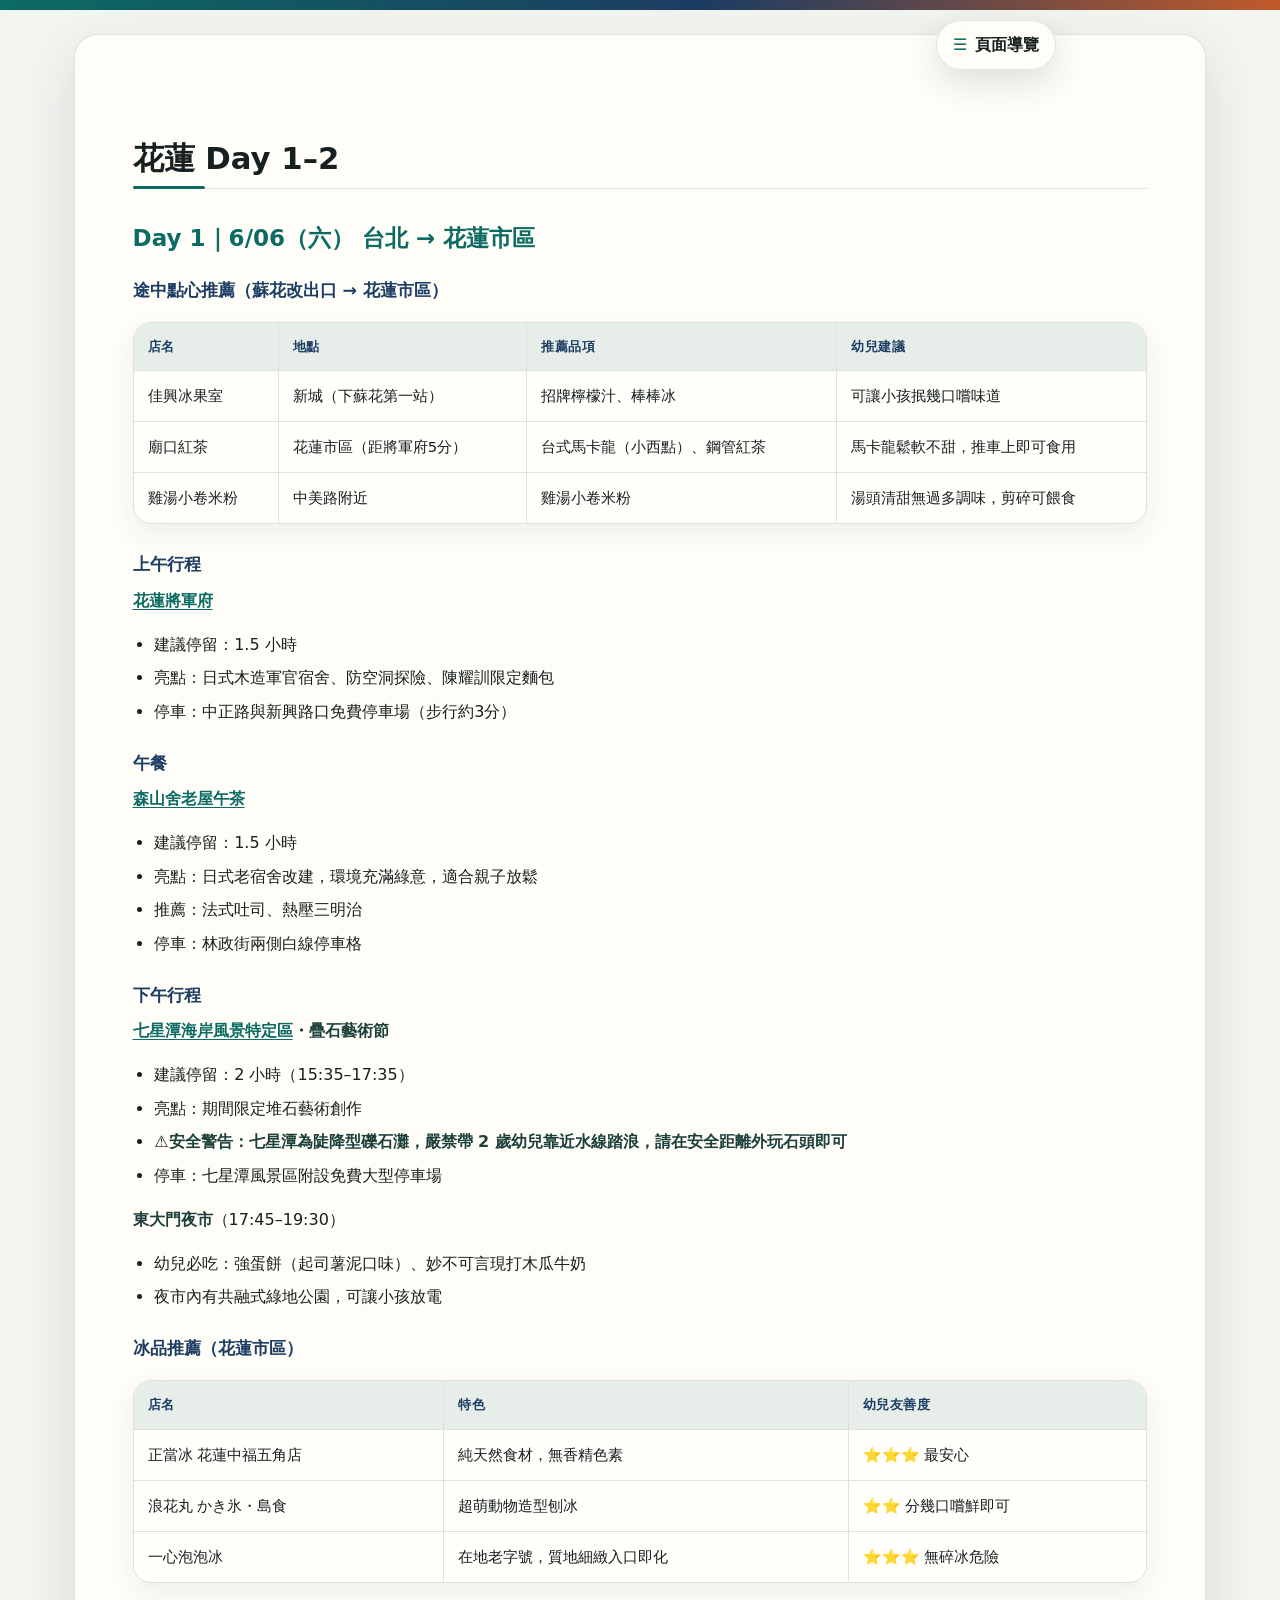
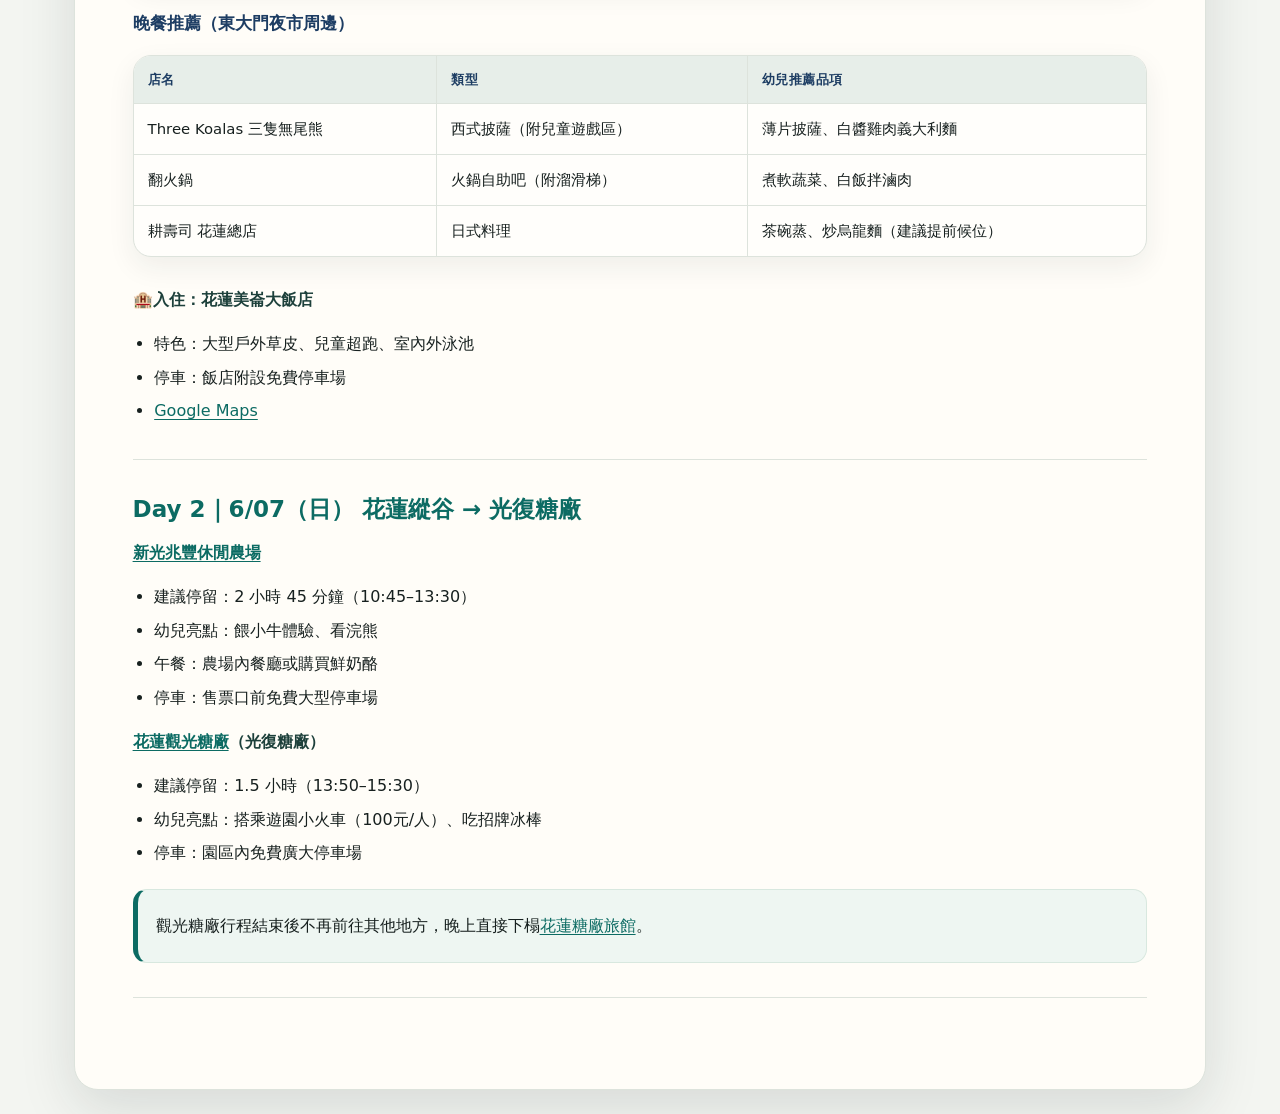
==== hualien.html @ affb7e00 "2026Travel" ====
<!doctype html>
<html lang="zh-Hant">
  <head>
    <meta charset="utf-8">
    <meta name="viewport" content="width=device-width, initial-scale=1">
    <title>花蓮 Day 1–2｜2026 花東・墾丁・高雄親子自駕旅遊</title>
    <link rel="stylesheet" href="styles.css">
  </head>
  <body>
        <div class="shell">
      <aside class="site-nav"><details><summary>頁面導覽</summary>
        <nav><a class="level-2" href="travel-report.html#行程總覽">行程總覽</a><a class="level-3" href="travel-report.html#完整行程表">完整行程表</a><a class="level-2 current" href="hualien.html">花蓮 Day 1–2</a><a class="level-2" href="taitung.html">台東 Day 3–4</a><a class="level-2" href="kenting.html">墾丁・恆春 Day 5–7</a><a class="level-2" href="kaohsiung.html">高雄 Day 7–9</a><a class="level-2" href="hotels.html">住宿推薦彙整</a>
        </nav>
      </details>
      </aside>
      <main>
<h2 id="花蓮-day-12"><a class="anchor" href="#花蓮-day-12" aria-label="前往本段">#</a>花蓮 Day 1–2
        </h2>
        <h3 id="day-1606六-台北-花蓮市區"><a class="anchor" href="#day-1606六-台北-花蓮市區" aria-label="前往本段">#</a>Day 1｜6/06（六） 台北 → 花蓮市區
        </h3>
        <h4 id="途中點心推薦蘇花改出口-花蓮市區"><a class="anchor" href="#途中點心推薦蘇花改出口-花蓮市區" aria-label="前往本段">#</a>途中點心推薦（蘇花改出口 → 花蓮市區）
        </h4>
        <div class="table-wrap">
          <table>
            <thead>
              <tr>
                <th>
                  店名
                </th>
                <th>
                  地點
                </th>
                <th>
                  推薦品項
                </th>
                <th>
                  幼兒建議
                </th>
              </tr>
            </thead>
            <tbody>
              <tr>
                <td>
                  佳興冰果室
                </td>
                <td>
                  新城（下蘇花第一站）
                </td>
                <td>
                  招牌檸檬汁、棒棒冰
                </td>
                <td>
                  可讓小孩抿幾口嚐味道
                </td>
              </tr>
              <tr>
                <td>
                  廟口紅茶
                </td>
                <td>
                  花蓮市區（距將軍府5分）
                </td>
                <td>
                  台式馬卡龍（小西點）、鋼管紅茶
                </td>
                <td>
                  馬卡龍鬆軟不甜，推車上即可食用
                </td>
              </tr>
              <tr>
                <td>
                  雞湯小卷米粉
                </td>
                <td>
                  中美路附近
                </td>
                <td>
                  雞湯小卷米粉
                </td>
                <td>
                  湯頭清甜無過多調味，剪碎可餵食
                </td>
              </tr>
            </tbody>
          </table>
        </div>
        <h4 id="上午行程"><a class="anchor" href="#上午行程" aria-label="前往本段">#</a>上午行程
        </h4>
        <p><strong><a href="https://maps.app.goo.gl/KEyNh7Xmm4biMWue8" target="_blank" rel="noopener noreferrer">花蓮將軍府</a></strong>
        </p>
        <ul>
          <li>
            建議停留：1.5 小時
          </li>
          <li>
            亮點：日式木造軍官宿舍、防空洞探險、陳耀訓限定麵包
          </li>
          <li>
            停車：中正路與新興路口免費停車場（步行約3分）
          </li>
        </ul>
        <h4 id="午餐"><a class="anchor" href="#午餐" aria-label="前往本段">#</a>午餐
        </h4>
        <p><strong><a href="https://maps.app.goo.gl/aggR2kgdwiRvy5ez7" target="_blank" rel="noopener noreferrer">森山舍老屋午茶</a></strong>
        </p>
        <ul>
          <li>
            建議停留：1.5 小時
          </li>
          <li>
            亮點：日式老宿舍改建，環境充滿綠意，適合親子放鬆
          </li>
          <li>
            推薦：法式吐司、熱壓三明治
          </li>
          <li>
            停車：林政街兩側白線停車格
          </li>
        </ul>
        <h4 id="下午行程"><a class="anchor" href="#下午行程" aria-label="前往本段">#</a>下午行程
        </h4>
        <p><strong><a href="https://maps.app.goo.gl/ko9EMfVkUgKULwuv5" target="_blank" rel="noopener noreferrer">七星潭海岸風景特定區</a>・疊石藝術節</strong>
        </p>
        <ul>
          <li>
            建議停留：2 小時（15:35–17:35）
          </li>
          <li>
            亮點：期間限定堆石藝術創作
          </li>
          <li>
            ⚠️<strong>安全警告：七星潭為陡降型礫石灘，嚴禁帶 2 歲幼兒靠近水線踏浪，請在安全距離外玩石頭即可</strong>
          </li>
          <li>
            停車：七星潭風景區附設免費大型停車場
          </li>
        </ul>
        <p><strong>東大門夜市</strong>（17:45–19:30）
        </p>
        <ul>
          <li>
            幼兒必吃：強蛋餅（起司薯泥口味）、妙不可言現打木瓜牛奶
          </li>
          <li>
            夜市內有共融式綠地公園，可讓小孩放電
          </li>
        </ul>
        <h4 id="冰品推薦花蓮市區"><a class="anchor" href="#冰品推薦花蓮市區" aria-label="前往本段">#</a>冰品推薦（花蓮市區）
        </h4>
        <div class="table-wrap">
          <table>
            <thead>
              <tr>
                <th>
                  店名
                </th>
                <th>
                  特色
                </th>
                <th>
                  幼兒友善度
                </th>
              </tr>
            </thead>
            <tbody>
              <tr>
                <td>
                  正當冰 花蓮中福五角店
                </td>
                <td>
                  純天然食材，無香精色素
                </td>
                <td>
                  ⭐⭐⭐ 最安心
                </td>
              </tr>
              <tr>
                <td>
                  浪花丸 かき氷・島食
                </td>
                <td>
                  超萌動物造型刨冰
                </td>
                <td>
                  ⭐⭐ 分幾口嚐鮮即可
                </td>
              </tr>
              <tr>
                <td>
                  一心泡泡冰
                </td>
                <td>
                  在地老字號，質地細緻入口即化
                </td>
                <td>
                  ⭐⭐⭐ 無碎冰危險
                </td>
              </tr>
            </tbody>
          </table>
        </div>
        <h4 id="晚餐推薦東大門夜市周邊"><a class="anchor" href="#晚餐推薦東大門夜市周邊" aria-label="前往本段">#</a>晚餐推薦（東大門夜市周邊）
        </h4>
        <div class="table-wrap">
          <table>
            <thead>
              <tr>
                <th>
                  店名
                </th>
                <th>
                  類型
                </th>
                <th>
                  幼兒推薦品項
                </th>
              </tr>
            </thead>
            <tbody>
              <tr>
                <td>
                  Three Koalas 三隻無尾熊
                </td>
                <td>
                  西式披薩（附兒童遊戲區）
                </td>
                <td>
                  薄片披薩、白醬雞肉義大利麵
                </td>
              </tr>
              <tr>
                <td>
                  翻火鍋
                </td>
                <td>
                  火鍋自助吧（附溜滑梯）
                </td>
                <td>
                  煮軟蔬菜、白飯拌滷肉
                </td>
              </tr>
              <tr>
                <td>
                  耕壽司 花蓮總店
                </td>
                <td>
                  日式料理
                </td>
                <td>
                  茶碗蒸、炒烏龍麵（建議提前候位）
                </td>
              </tr>
            </tbody>
          </table>
        </div>
        <p>
          🏨<strong>入住：花蓮美崙大飯店</strong>
        </p>
        <ul>
          <li>
            特色：大型戶外草皮、兒童超跑、室內外泳池
          </li>
          <li>
            停車：飯店附設免費停車場
          </li>
          <li><a href="https://maps.app.goo.gl/XQbjMdF6q9JBoRjg6" target="_blank" rel="noopener noreferrer">Google Maps</a>
          </li>
        </ul>
        <hr>
        <h3 id="day-2607日-花蓮縱谷-光復糖廠"><a class="anchor" href="#day-2607日-花蓮縱谷-光復糖廠" aria-label="前往本段">#</a>Day 2｜6/07（日） 花蓮縱谷 → 光復糖廠
        </h3>
        <p><strong><a href="https://maps.app.goo.gl/9DMTCtG3RLHDRBK19" target="_blank" rel="noopener noreferrer">新光兆豐休閒農場</a></strong>
        </p>
        <ul>
          <li>
            建議停留：2 小時 45 分鐘（10:45–13:30）
          </li>
          <li>
            幼兒亮點：餵小牛體驗、看浣熊
          </li>
          <li>
            午餐：農場內餐廳或購買鮮奶酪
          </li>
          <li>
            停車：售票口前免費大型停車場
          </li>
        </ul>
        <p><strong><a href="https://maps.app.goo.gl/prsnEJCy7SnuZC7K9" target="_blank" rel="noopener noreferrer">花蓮觀光糖廠</a>（光復糖廠）</strong>
        </p>
        <ul>
          <li>
            建議停留：1.5 小時（13:50–15:30）
          </li>
          <li>
            幼兒亮點：搭乘遊園小火車（100元/人）、吃招牌冰棒
          </li>
          <li>
            停車：園區內免費廣大停車場
          </li>
        </ul>
        <blockquote>
          <p>
            觀光糖廠行程結束後不再前往其他地方，晚上直接下榻<a href="https://maps.app.goo.gl/y5axtPPMtjKob8ox6" target="_blank" rel="noopener noreferrer">花蓮糖廠旅館</a>。
          </p>
        </blockquote>
        <hr>
      </main>
    </div>
  </body>
</html>
---- styles.css ----
:root {
  color-scheme: light;
  --bg: #f3f5f1;
  --paper: #fffdf8;
  --ink: #17201f;
  --muted: #68716f;
  --line: #dde3dc;
  --accent: #0c6b63;
  --accent-2: #c05a2b;
  --accent-3: #1d3d63;
  --soft: #eef6f2;
  --warm: #fff4e8;
  --table-head: #e7eee9;
  --shadow: 0 18px 55px rgba(26, 40, 37, 0.13);
}
* { box-sizing: border-box; }
html { scroll-behavior: smooth; }
body {
  margin: 0;
  background: var(--bg);
  color: var(--ink);
  font-family: "Noto Sans TC", "Microsoft JhengHei", system-ui, -apple-system, BlinkMacSystemFont, "Segoe UI", sans-serif;
  line-height: 1.75;
}
body::before {
  content: "";
  display: block;
  height: 10px;
  background: linear-gradient(90deg, var(--accent), var(--accent-3) 55%, var(--accent-2));
}
.shell {
  position: relative;
  max-width: 1180px;
  margin: 0 auto;
  padding: 24px;
}
aside {
  position: fixed;
  top: 20px;
  right: 24px;
  z-index: 10;
  width: min(320px, calc(100vw - 32px));
}
summary {
  display: inline-flex;
  align-items: center;
  justify-content: center;
  min-height: 44px;
  padding: 10px 16px;
  border: 1px solid rgba(221, 227, 220, 0.9);
  border-radius: 999px;
  background: rgba(255, 253, 248, 0.92);
  box-shadow: 0 12px 32px rgba(26, 40, 37, 0.14);
  color: var(--ink);
  cursor: pointer;
  font-weight: 700;
  list-style: none;
  backdrop-filter: blur(14px);
}
summary::-webkit-details-marker {
  display: none;
}
summary::before {
  content: "☰";
  margin-right: 8px;
  color: var(--accent);
}
details[open] summary {
  background: var(--ink);
  border-color: var(--ink);
  color: #fff;
}
details[open] summary::before {
  content: "×";
  color: #fff;
  font-size: 1.1rem;
  line-height: 1;
}
details nav {
  margin-top: 10px;
  padding: 12px;
  max-height: min(70vh, 560px);
  overflow: auto;
  background: rgba(255, 253, 248, 0.96);
  border: 1px solid var(--line);
  border-radius: 18px;
  box-shadow: 0 20px 48px rgba(26, 40, 37, 0.18);
  backdrop-filter: blur(14px);
}
nav a {
  display: block;
  padding: 8px 10px;
  border-radius: 999px;
  color: var(--ink);
  text-decoration: none;
  font-size: 0.9rem;
  transition: background 0.16s ease, color 0.16s ease, transform 0.16s ease;
}
nav a:hover {
  background: var(--soft);
  color: var(--accent);
  transform: translateX(2px);
}
nav a.current {
  background: var(--ink);
  color: #fff;
}
nav .level-3 {
  margin-left: 8px;
  color: var(--muted);
  font-size: 0.84rem;
}
main {
  min-width: 0;
  background: var(--paper);
  border: 1px solid var(--line);
  border-radius: 24px;
  box-shadow: var(--shadow);
  padding: clamp(24px, 4.5vw, 64px);
}
h1, h2, h3, h4, h5, h6 {
  line-height: 1.28;
  margin: 1.5em 0 0.65em;
  color: var(--ink);
  letter-spacing: 0;
}
h1 {
  margin-top: 0;
  max-width: 920px;
  font-size: clamp(2.15rem, 4.6vw, 4.25rem);
  line-height: 1.08;
  padding-bottom: 22px;
  border-bottom: 1px solid var(--line);
}
h2 {
  position: relative;
  font-size: clamp(1.55rem, 2.4vw, 2.25rem);
  padding-bottom: 10px;
  border-bottom: 1px solid var(--line);
}
h2::after {
  content: "";
  position: absolute;
  left: 0;
  bottom: -1px;
  width: 72px;
  height: 3px;
  border-radius: 999px;
  background: var(--accent);
}
h3 {
  font-size: clamp(1.18rem, 1.8vw, 1.45rem);
  color: var(--accent);
}
h4 {
  font-size: 1.08rem;
  color: var(--accent-3);
}
.anchor {
  float: left;
  margin-left: -1.1em;
  padding-right: 0.25em;
  color: var(--accent-2);
  opacity: 0;
  text-decoration: none;
}
h1:hover .anchor, h2:hover .anchor, h3:hover .anchor, h4:hover .anchor { opacity: 1; }
p { margin: 0.7em 0; }
a { color: var(--accent); text-underline-offset: 3px; }
strong { color: #1d403b; }
blockquote {
  margin: 1.4em 0;
  padding: 16px 18px;
  background: var(--soft);
  border: 1px solid #d8e8df;
  border-left: 5px solid var(--accent);
  border-radius: 14px;
}
blockquote p { margin: 0.35em 0; }
hr { border: 0; border-top: 1px solid var(--line); margin: 34px 0; }
ul, ol { padding-left: 1.35em; }
li { margin: 0.35em 0; }
.summary-grid {
  display: grid;
  grid-template-columns: repeat(4, minmax(0, 1fr));
  gap: 12px;
  margin: 1.4em 0 1.8em;
}
.summary-card,
.area-card {
  background: #fffefb;
  border: 1px solid var(--line);
  border-radius: 18px;
  box-shadow: 0 10px 28px rgba(26, 40, 37, 0.06);
}
.summary-card {
  padding: 16px;
}
.summary-card span {
  display: block;
  color: var(--muted);
  font-size: 0.82rem;
}
.summary-card strong {
  display: block;
  margin-top: 4px;
  color: var(--ink);
  font-size: 1.12rem;
}
.area-grid {
  display: grid;
  grid-template-columns: repeat(5, minmax(0, 1fr));
  gap: 12px;
  margin: 1em 0 2em;
}
.area-card {
  display: block;
  min-height: 112px;
  padding: 16px;
  color: var(--ink);
  text-decoration: none;
  transition: transform 0.16s ease, border-color 0.16s ease, box-shadow 0.16s ease;
}
.area-card:hover {
  border-color: rgba(12, 107, 99, 0.4);
  box-shadow: 0 16px 36px rgba(26, 40, 37, 0.11);
  transform: translateY(-2px);
}
.area-card strong {
  display: block;
  color: var(--accent);
  font-size: 1rem;
}
.area-card span {
  display: block;
  margin-top: 8px;
  color: var(--muted);
  font-size: 0.86rem;
  line-height: 1.5;
}
.timeline {
  display: grid;
  gap: 16px;
  margin: 1.4em 0 2em;
}
.day-card {
  display: grid;
  grid-template-columns: minmax(170px, 230px) minmax(0, 1fr);
  overflow: hidden;
  background: #fffefb;
  border: 1px solid var(--line);
  border-radius: 22px;
  box-shadow: 0 14px 34px rgba(26, 40, 37, 0.08);
}
.day-card__meta {
  padding: 18px;
  background: linear-gradient(180deg, var(--soft), #fff8ee);
  border-right: 1px solid var(--line);
}
.day-card__day {
  display: inline-flex;
  align-items: center;
  min-height: 32px;
  padding: 4px 11px;
  border-radius: 999px;
  background: var(--ink);
  color: #fff;
  font-size: 0.82rem;
  font-weight: 700;
}
.day-card__date {
  display: block;
  margin-top: 14px;
  color: var(--accent);
  font-size: 1.28rem;
  font-weight: 800;
}
.day-card__route {
  margin-top: 8px;
  color: var(--ink);
  font-weight: 700;
  line-height: 1.45;
}
.day-card__stay {
  display: block;
  margin-top: 14px;
  padding-top: 14px;
  border-top: 1px solid rgba(12, 107, 99, 0.16);
  color: var(--muted);
  font-size: 0.9rem;
}
.day-card__body {
  display: grid;
  grid-template-columns: repeat(2, minmax(0, 1fr));
  gap: 1px;
  background: var(--line);
}
.plan-block {
  min-height: 118px;
  padding: 16px;
  background: #fffefb;
}
.plan-block__label {
  display: block;
  margin-bottom: 8px;
  color: var(--accent-3);
  font-size: 0.78rem;
  font-weight: 800;
  letter-spacing: 0.08em;
}
.plan-block p {
  margin: 0;
}
.plan-block a {
  font-weight: 700;
}
.table-wrap {
  width: 100%;
  overflow-x: auto;
  margin: 1.3em 0 1.8em;
  border: 1px solid var(--line);
  border-radius: 18px;
  background: #fffefb;
  box-shadow: 0 10px 28px rgba(26, 40, 37, 0.07);
  -webkit-overflow-scrolling: touch;
}
table {
  width: 100%;
  min-width: 820px;
  border-collapse: collapse;
  font-size: 0.93rem;
}
th, td {
  padding: 12px 14px;
  border-bottom: 1px solid var(--line);
  border-right: 1px solid var(--line);
  vertical-align: top;
}
th:last-child, td:last-child { border-right: 0; }
.schedule-table tbody td:nth-child(6):last-child {
  border-right: 1px solid var(--line);
  box-shadow: inset -1px 0 0 var(--line);
}
.schedule-table td[rowspan] {
  border-left: 1px solid var(--line);
  box-shadow: inset 1px 0 0 var(--line);
}
tr:last-child td { border-bottom: 0; }
th {
  position: sticky;
  top: 0;
  z-index: 1;
  background: var(--table-head);
  color: var(--accent-3);
  text-align: left;
  white-space: nowrap;
  font-size: 0.84rem;
  letter-spacing: 0.04em;
}
@media (max-width: 920px) {
  body::before { height: 7px; }
  .shell {
    display: block;
    padding: 0;
  }
  aside {
    top: 12px;
    right: 12px;
    width: min(300px, calc(100vw - 24px));
  }
  summary {
    min-height: 40px;
    padding: 8px 13px;
    font-size: 0.9rem;
  }
  details nav {
    max-height: calc(100vh - 76px);
  }
  nav a {
    padding: 8px 12px;
    font-size: 0.84rem;
  }
  nav a:hover { transform: none; }
  nav .level-3 {
    margin-left: 0;
    font-size: 0.82rem;
  }
  main {
    margin: 12px;
    padding: 22px 16px 28px;
    border-radius: 18px;
  }
  h1 {
    font-size: clamp(2rem, 11vw, 3rem);
    padding-bottom: 16px;
  }
  h2 { margin-top: 1.35em; }
  .summary-grid,
  .area-grid {
    grid-template-columns: repeat(2, minmax(0, 1fr));
  }
  .area-card {
    min-height: 104px;
  }
  .day-card {
    grid-template-columns: 1fr;
  }
  .day-card__meta {
    border-right: 0;
    border-bottom: 1px solid var(--line);
  }
  blockquote {
    padding: 14px;
    border-radius: 12px;
  }
  .table-wrap {
    margin-left: -16px;
    margin-right: -16px;
    width: calc(100% + 32px);
    border-left: 0;
    border-right: 0;
    border-radius: 0;
  }
  table {
    min-width: 920px;
    font-size: 0.86rem;
  }
  .schedule-table {
    min-width: 1080px;
  }
  th, td {
    padding: 10px 11px;
  }
  .schedule-table th:first-child,
  .schedule-table td:first-child {
    position: sticky;
    left: 0;
    z-index: 2;
    background: #fffdf8;
    box-shadow: 1px 0 0 var(--line);
    min-width: 118px;
  }
  .schedule-table th:first-child {
    z-index: 3;
    background: var(--table-head);
  }
  .anchor { display: none; }
}
@media (max-width: 520px) {
  main {
    margin: 8px;
    padding: 18px 14px 24px;
  }
  p, li { font-size: 0.96rem; }
  .summary-grid,
  .area-grid {
    grid-template-columns: 1fr;
  }
  .day-card__body {
    grid-template-columns: 1fr;
  }
  .plan-block {
    min-height: auto;
  }
  .table-wrap {
    margin-left: -14px;
    margin-right: -14px;
    width: calc(100% + 28px);
  }
}
@media print {
  body { background: #fff; }
  .shell { display: block; max-width: none; padding: 0; }
  aside { display: none; }
  main { box-shadow: none; border: 0; padding: 0; }
  a { color: inherit; }
  .table-wrap { overflow: visible; }
  table { min-width: 0; font-size: 0.78rem; }
}
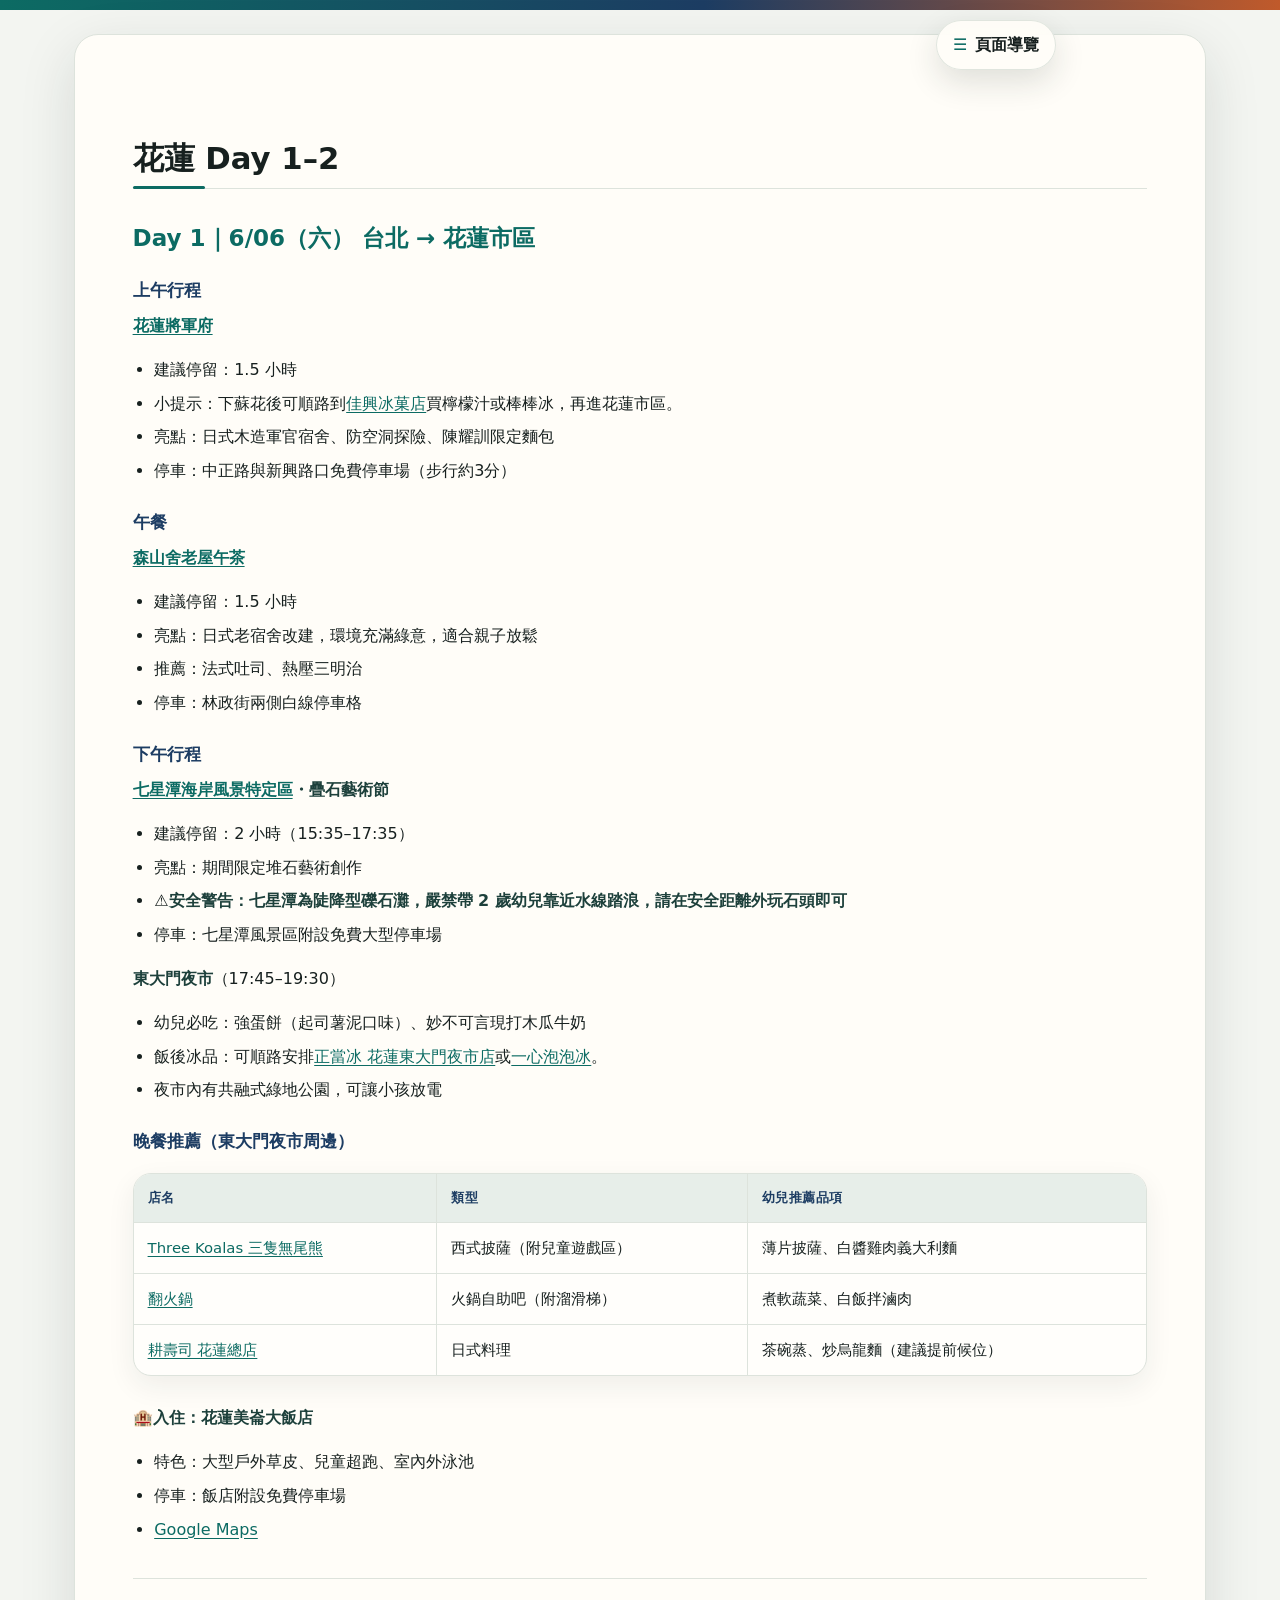
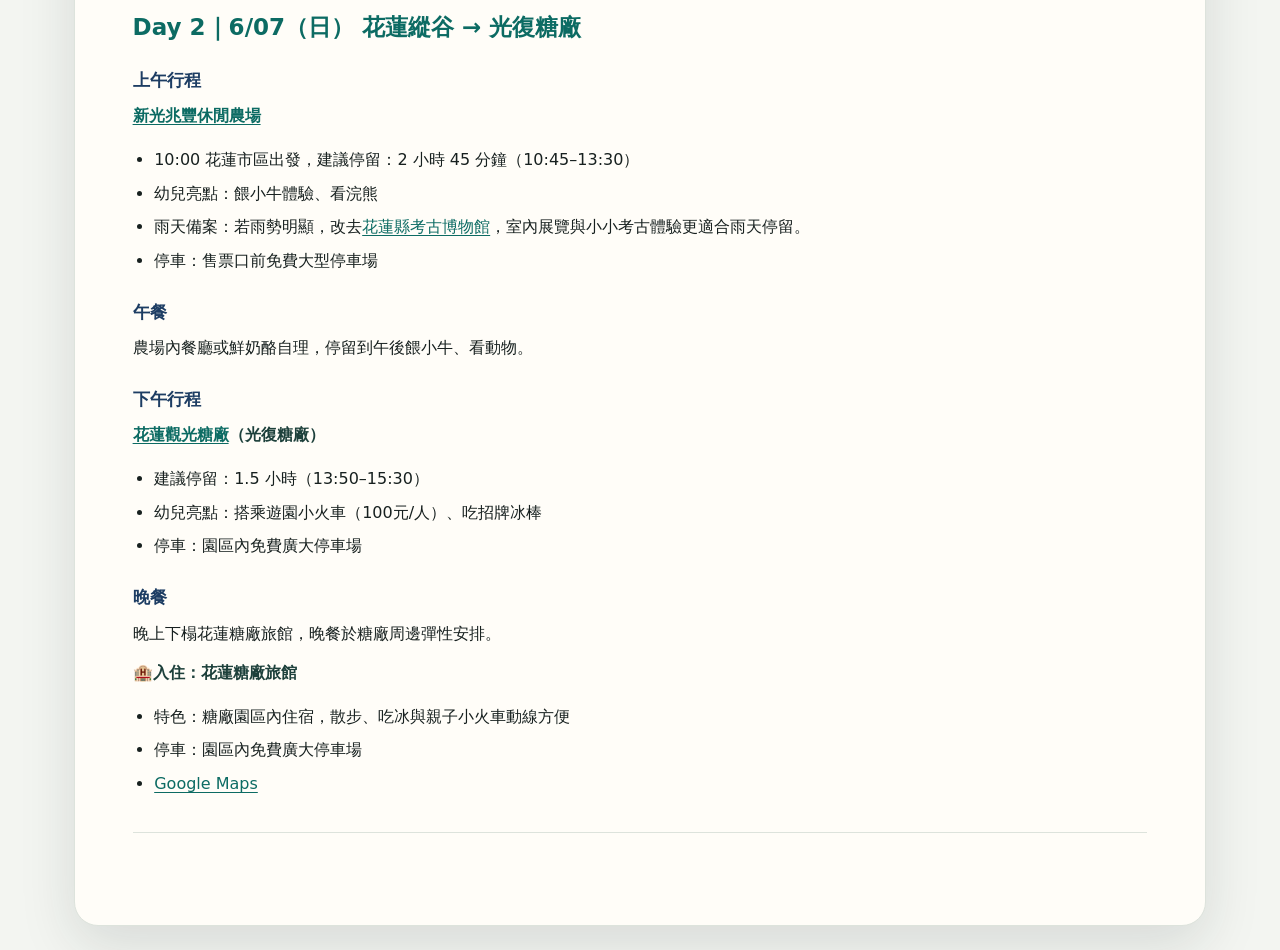
==== commit 3d15119f: "Update travel itinerary details" ====
--- a/hualien.html
+++ b/hualien.html
@@ -18,72 +18,6 @@
         </h2>
         <h3 id="day-1606六-台北-花蓮市區"><a class="anchor" href="#day-1606六-台北-花蓮市區" aria-label="前往本段">#</a>Day 1｜6/06（六） 台北 → 花蓮市區
         </h3>
-        <h4 id="途中點心推薦蘇花改出口-花蓮市區"><a class="anchor" href="#途中點心推薦蘇花改出口-花蓮市區" aria-label="前往本段">#</a>途中點心推薦（蘇花改出口 → 花蓮市區）
-        </h4>
-        <div class="table-wrap">
-          <table>
-            <thead>
-              <tr>
-                <th>
-                  店名
-                </th>
-                <th>
-                  地點
-                </th>
-                <th>
-                  推薦品項
-                </th>
-                <th>
-                  幼兒建議
-                </th>
-              </tr>
-            </thead>
-            <tbody>
-              <tr>
-                <td>
-                  佳興冰果室
-                </td>
-                <td>
-                  新城（下蘇花第一站）
-                </td>
-                <td>
-                  招牌檸檬汁、棒棒冰
-                </td>
-                <td>
-                  可讓小孩抿幾口嚐味道
-                </td>
-              </tr>
-              <tr>
-                <td>
-                  廟口紅茶
-                </td>
-                <td>
-                  花蓮市區（距將軍府5分）
-                </td>
-                <td>
-                  台式馬卡龍（小西點）、鋼管紅茶
-                </td>
-                <td>
-                  馬卡龍鬆軟不甜，推車上即可食用
-                </td>
-              </tr>
-              <tr>
-                <td>
-                  雞湯小卷米粉
-                </td>
-                <td>
-                  中美路附近
-                </td>
-                <td>
-                  雞湯小卷米粉
-                </td>
-                <td>
-                  湯頭清甜無過多調味，剪碎可餵食
-                </td>
-              </tr>
-            </tbody>
-          </table>
-        </div>
         <h4 id="上午行程"><a class="anchor" href="#上午行程" aria-label="前往本段">#</a>上午行程
         </h4>
         <p><strong><a href="https://maps.app.goo.gl/KEyNh7Xmm4biMWue8" target="_blank" rel="noopener noreferrer">花蓮將軍府</a></strong>
@@ -93,6 +27,9 @@
             建議停留：1.5 小時
           </li>
           <li>
+            小提示：下蘇花後可順路到<a href="https://maps.app.goo.gl/UPVBQ5heVML99rhy9" target="_blank" rel="noopener noreferrer">佳興冰菓店</a>買檸檬汁或棒棒冰，再進花蓮市區。
+          </li>
+          <li>
             亮點：日式木造軍官宿舍、防空洞探險、陳耀訓限定麵包
           </li>
           <li>
@@ -142,63 +79,12 @@
             幼兒必吃：強蛋餅（起司薯泥口味）、妙不可言現打木瓜牛奶
           </li>
           <li>
+            飯後冰品：可順路安排<a href="https://maps.app.goo.gl/sHukySxuZrN8UdcU7" target="_blank" rel="noopener noreferrer">正當冰 花蓮東大門夜市店</a>或<a href="https://maps.app.goo.gl/MWcGscVy95wS69KY9" target="_blank" rel="noopener noreferrer">一心泡泡冰</a>。
+          </li>
+          <li>
             夜市內有共融式綠地公園，可讓小孩放電
           </li>
         </ul>
-        <h4 id="冰品推薦花蓮市區"><a class="anchor" href="#冰品推薦花蓮市區" aria-label="前往本段">#</a>冰品推薦（花蓮市區）
-        </h4>
-        <div class="table-wrap">
-          <table>
-            <thead>
-              <tr>
-                <th>
-                  店名
-                </th>
-                <th>
-                  特色
-                </th>
-                <th>
-                  幼兒友善度
-                </th>
-              </tr>
-            </thead>
-            <tbody>
-              <tr>
-                <td>
-                  正當冰 花蓮中福五角店
-                </td>
-                <td>
-                  純天然食材，無香精色素
-                </td>
-                <td>
-                  ⭐⭐⭐ 最安心
-                </td>
-              </tr>
-              <tr>
-                <td>
-                  浪花丸 かき氷・島食
-                </td>
-                <td>
-                  超萌動物造型刨冰
-                </td>
-                <td>
-                  ⭐⭐ 分幾口嚐鮮即可
-                </td>
-              </tr>
-              <tr>
-                <td>
-                  一心泡泡冰
-                </td>
-                <td>
-                  在地老字號，質地細緻入口即化
-                </td>
-                <td>
-                  ⭐⭐⭐ 無碎冰危險
-                </td>
-              </tr>
-            </tbody>
-          </table>
-        </div>
         <h4 id="晚餐推薦東大門夜市周邊"><a class="anchor" href="#晚餐推薦東大門夜市周邊" aria-label="前往本段">#</a>晚餐推薦（東大門夜市周邊）
         </h4>
         <div class="table-wrap">
@@ -219,7 +105,7 @@
             <tbody>
               <tr>
                 <td>
-                  Three Koalas 三隻無尾熊
+                  <a href="https://www.google.com.tw/maps?cid=14849689570086232805" target="_blank" rel="noopener noreferrer">Three Koalas 三隻無尾熊</a>
                 </td>
                 <td>
                   西式披薩（附兒童遊戲區）
@@ -230,7 +116,7 @@
               </tr>
               <tr>
                 <td>
-                  翻火鍋
+                  <a href="https://www.google.com.tw/maps?cid=4829119867238800980" target="_blank" rel="noopener noreferrer">翻火鍋</a>
                 </td>
                 <td>
                   火鍋自助吧（附溜滑梯）
@@ -241,7 +127,7 @@
               </tr>
               <tr>
                 <td>
-                  耕壽司 花蓮總店
+                  <a href="https://maps.google.com/?cid=11412318891597541927" target="_blank" rel="noopener noreferrer">耕壽司 花蓮總店</a>
                 </td>
                 <td>
                   日式料理
@@ -269,22 +155,31 @@
         <hr>
         <h3 id="day-2607日-花蓮縱谷-光復糖廠"><a class="anchor" href="#day-2607日-花蓮縱谷-光復糖廠" aria-label="前往本段">#</a>Day 2｜6/07（日） 花蓮縱谷 → 光復糖廠
         </h3>
+        <h4 id="day-2-上午行程"><a class="anchor" href="#day-2-上午行程" aria-label="前往本段">#</a>上午行程
+        </h4>
         <p><strong><a href="https://maps.app.goo.gl/9DMTCtG3RLHDRBK19" target="_blank" rel="noopener noreferrer">新光兆豐休閒農場</a></strong>
         </p>
         <ul>
           <li>
-            建議停留：2 小時 45 分鐘（10:45–13:30）
+            10:00 花蓮市區出發，建議停留：2 小時 45 分鐘（10:45–13:30）
           </li>
           <li>
             幼兒亮點：餵小牛體驗、看浣熊
           </li>
           <li>
-            午餐：農場內餐廳或購買鮮奶酪
+            雨天備案：若雨勢明顯，改去<a href="https://maps.google.com/?q=%E8%8A%B1%E8%93%AE%E7%B8%A3%E8%80%83%E5%8F%A4%E5%8D%9A%E7%89%A9%E9%A4%A8" target="_blank" rel="noopener noreferrer">花蓮縣考古博物館</a>，室內展覽與小小考古體驗更適合雨天停留。
           </li>
           <li>
             停車：售票口前免費大型停車場
           </li>
         </ul>
+        <h4 id="day-2-午餐"><a class="anchor" href="#day-2-午餐" aria-label="前往本段">#</a>午餐
+        </h4>
+        <p>
+          農場內餐廳或鮮奶酪自理，停留到午後餵小牛、看動物。
+        </p>
+        <h4 id="day-2-下午行程"><a class="anchor" href="#day-2-下午行程" aria-label="前往本段">#</a>下午行程
+        </h4>
         <p><strong><a href="https://maps.app.goo.gl/prsnEJCy7SnuZC7K9" target="_blank" rel="noopener noreferrer">花蓮觀光糖廠</a>（光復糖廠）</strong>
         </p>
         <ul>
@@ -298,11 +193,24 @@
             停車：園區內免費廣大停車場
           </li>
         </ul>
-        <blockquote>
-          <p>
-            觀光糖廠行程結束後不再前往其他地方，晚上直接下榻<a href="https://maps.app.goo.gl/y5axtPPMtjKob8ox6" target="_blank" rel="noopener noreferrer">花蓮糖廠旅館</a>。
-          </p>
-        </blockquote>
+        <h4 id="day-2-晚餐"><a class="anchor" href="#day-2-晚餐" aria-label="前往本段">#</a>晚餐
+        </h4>
+        <p>
+          晚上下榻花蓮糖廠旅館，晚餐於糖廠周邊彈性安排。
+        </p>
+        <p>
+          🏨<strong>入住：花蓮糖廠旅館</strong>
+        </p>
+        <ul>
+          <li>
+            特色：糖廠園區內住宿，散步、吃冰與親子小火車動線方便
+          </li>
+          <li>
+            停車：園區內免費廣大停車場
+          </li>
+          <li><a href="https://maps.app.goo.gl/y5axtPPMtjKob8ox6" target="_blank" rel="noopener noreferrer">Google Maps</a>
+          </li>
+        </ul>
         <hr>
       </main>
     </div>
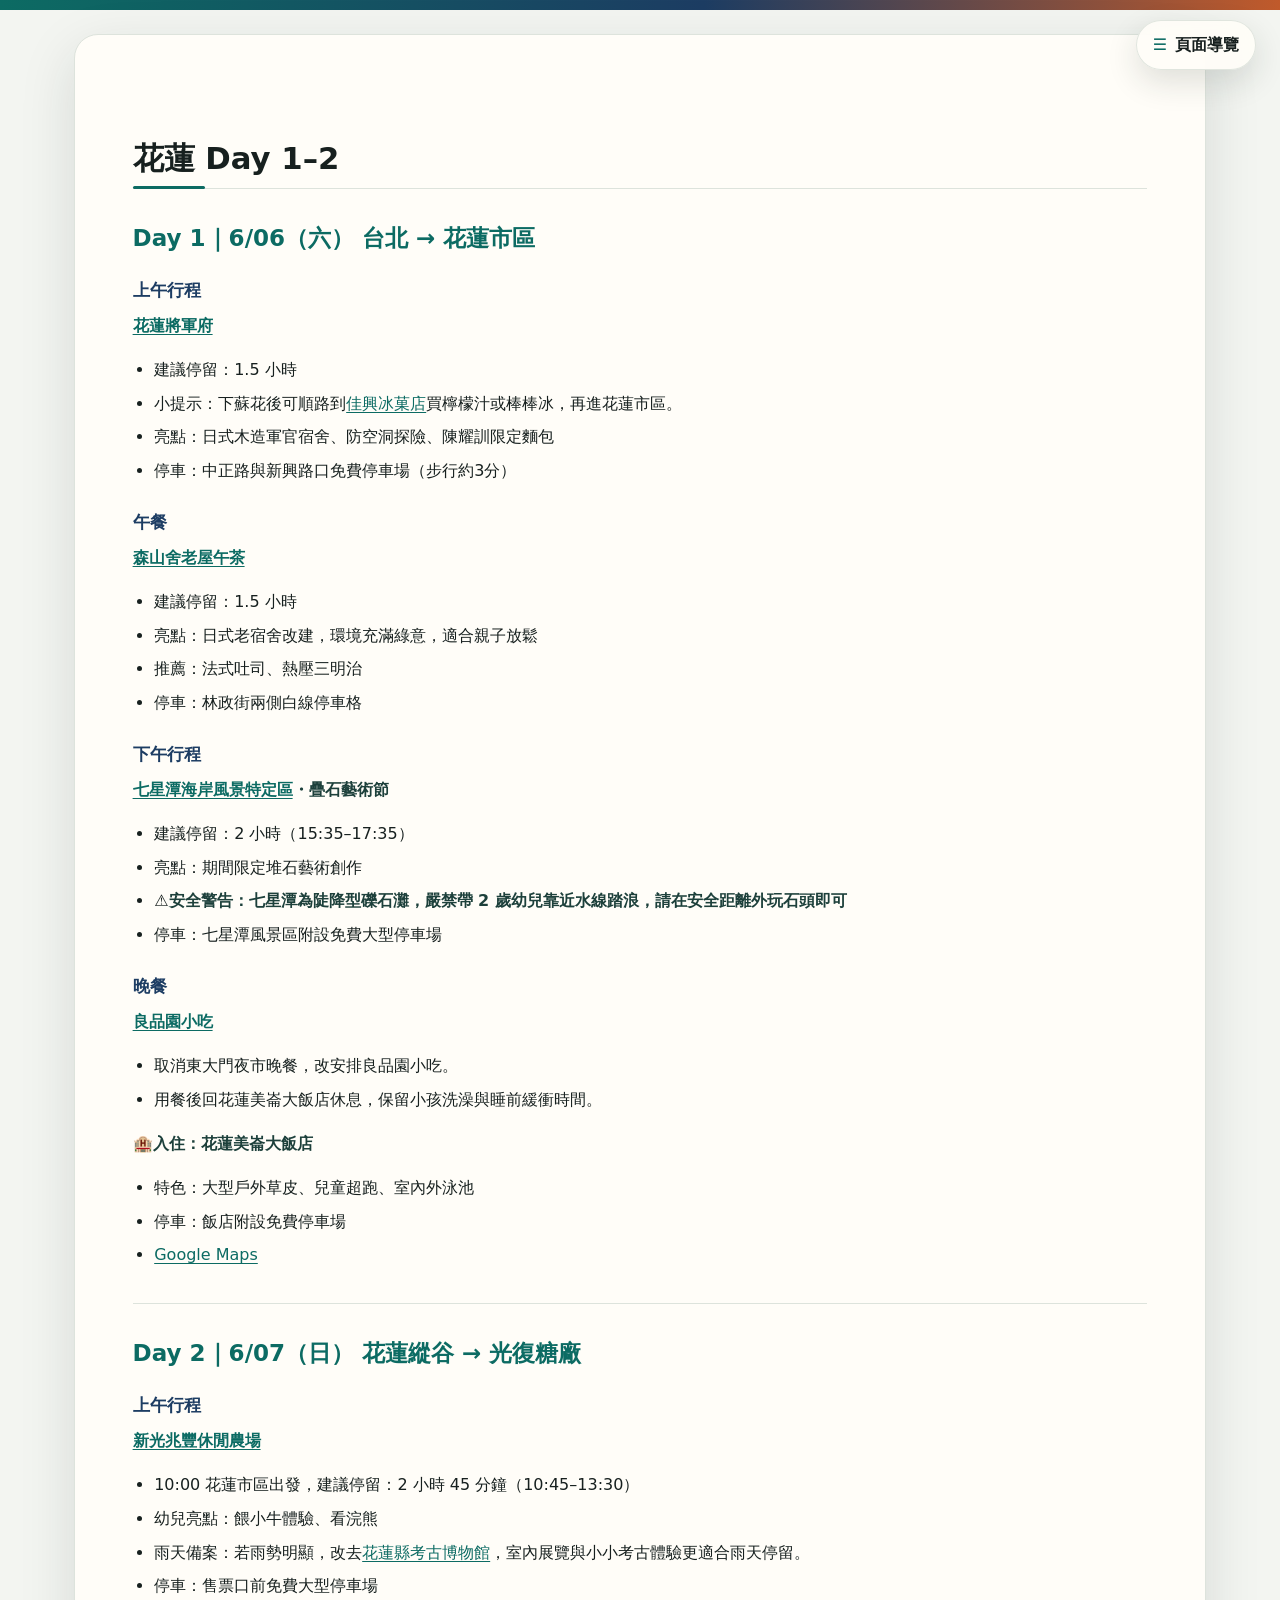
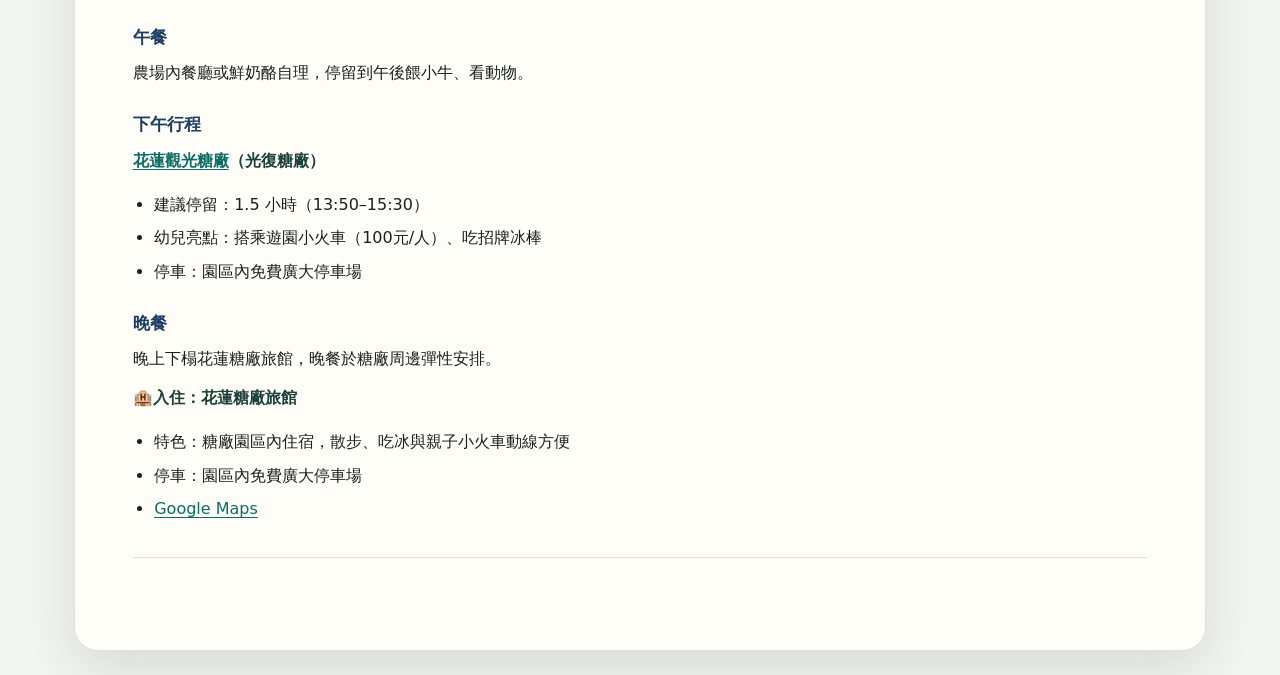
==== commit 81c8b808: "Update Hualien dinner plan" ====
--- a/hualien.html
+++ b/hualien.html
@@ -72,73 +72,18 @@
             停車：七星潭風景區附設免費大型停車場
           </li>
         </ul>
-        <p><strong>東大門夜市</strong>（17:45–19:30）
+        <h4 id="晚餐"><a class="anchor" href="#晚餐" aria-label="前往本段">#</a>晚餐
+        </h4>
+        <p><strong><a href="https://maps.app.goo.gl/iEVrqzTUUbWWz5279?g_st=ic" target="_blank" rel="noopener noreferrer">良品園小吃</a></strong>
         </p>
         <ul>
           <li>
-            幼兒必吃：強蛋餅（起司薯泥口味）、妙不可言現打木瓜牛奶
+            取消東大門夜市晚餐，改安排良品園小吃。
           </li>
           <li>
-            飯後冰品：可順路安排<a href="https://maps.app.goo.gl/sHukySxuZrN8UdcU7" target="_blank" rel="noopener noreferrer">正當冰 花蓮東大門夜市店</a>或<a href="https://maps.app.goo.gl/MWcGscVy95wS69KY9" target="_blank" rel="noopener noreferrer">一心泡泡冰</a>。
-          </li>
-          <li>
-            夜市內有共融式綠地公園，可讓小孩放電
+            用餐後回花蓮美崙大飯店休息，保留小孩洗澡與睡前緩衝時間。
           </li>
         </ul>
-        <h4 id="晚餐推薦東大門夜市周邊"><a class="anchor" href="#晚餐推薦東大門夜市周邊" aria-label="前往本段">#</a>晚餐推薦（東大門夜市周邊）
-        </h4>
-        <div class="table-wrap">
-          <table>
-            <thead>
-              <tr>
-                <th>
-                  店名
-                </th>
-                <th>
-                  類型
-                </th>
-                <th>
-                  幼兒推薦品項
-                </th>
-              </tr>
-            </thead>
-            <tbody>
-              <tr>
-                <td>
-                  <a href="https://www.google.com.tw/maps?cid=14849689570086232805" target="_blank" rel="noopener noreferrer">Three Koalas 三隻無尾熊</a>
-                </td>
-                <td>
-                  西式披薩（附兒童遊戲區）
-                </td>
-                <td>
-                  薄片披薩、白醬雞肉義大利麵
-                </td>
-              </tr>
-              <tr>
-                <td>
-                  <a href="https://www.google.com.tw/maps?cid=4829119867238800980" target="_blank" rel="noopener noreferrer">翻火鍋</a>
-                </td>
-                <td>
-                  火鍋自助吧（附溜滑梯）
-                </td>
-                <td>
-                  煮軟蔬菜、白飯拌滷肉
-                </td>
-              </tr>
-              <tr>
-                <td>
-                  <a href="https://maps.google.com/?cid=11412318891597541927" target="_blank" rel="noopener noreferrer">耕壽司 花蓮總店</a>
-                </td>
-                <td>
-                  日式料理
-                </td>
-                <td>
-                  茶碗蒸、炒烏龍麵（建議提前候位）
-                </td>
-              </tr>
-            </tbody>
-          </table>
-        </div>
         <p>
           🏨<strong>入住：花蓮美崙大飯店</strong>
         </p>
--- a/styles.css
+++ b/styles.css
@@ -40,6 +40,12 @@
   right: 24px;
   z-index: 10;
   width: min(320px, calc(100vw - 32px));
+  display: flex;
+  justify-content: flex-end;
+}
+aside details {
+  width: 100%;
+  text-align: right;
 }
 summary {
   display: inline-flex;
@@ -81,6 +87,7 @@
   padding: 12px;
   max-height: min(70vh, 560px);
   overflow: auto;
+  text-align: left;
   background: rgba(255, 253, 248, 0.96);
   border: 1px solid var(--line);
   border-radius: 18px;
@@ -289,6 +296,25 @@
   color: var(--muted);
   font-size: 0.9rem;
 }
+.stay-tags {
+  display: flex;
+  flex-wrap: wrap;
+  gap: 6px;
+  margin-top: 8px;
+}
+.stay-tags span {
+  display: inline-flex;
+  align-items: center;
+  min-height: 24px;
+  padding: 2px 8px;
+  border: 1px solid rgba(12, 107, 99, 0.18);
+  border-radius: 999px;
+  background: rgba(255, 253, 248, 0.72);
+  color: var(--accent-3);
+  font-size: 0.78rem;
+  font-weight: 800;
+  line-height: 1.2;
+}
 .day-card__body {
   display: grid;
   grid-template-columns: repeat(2, minmax(0, 1fr));
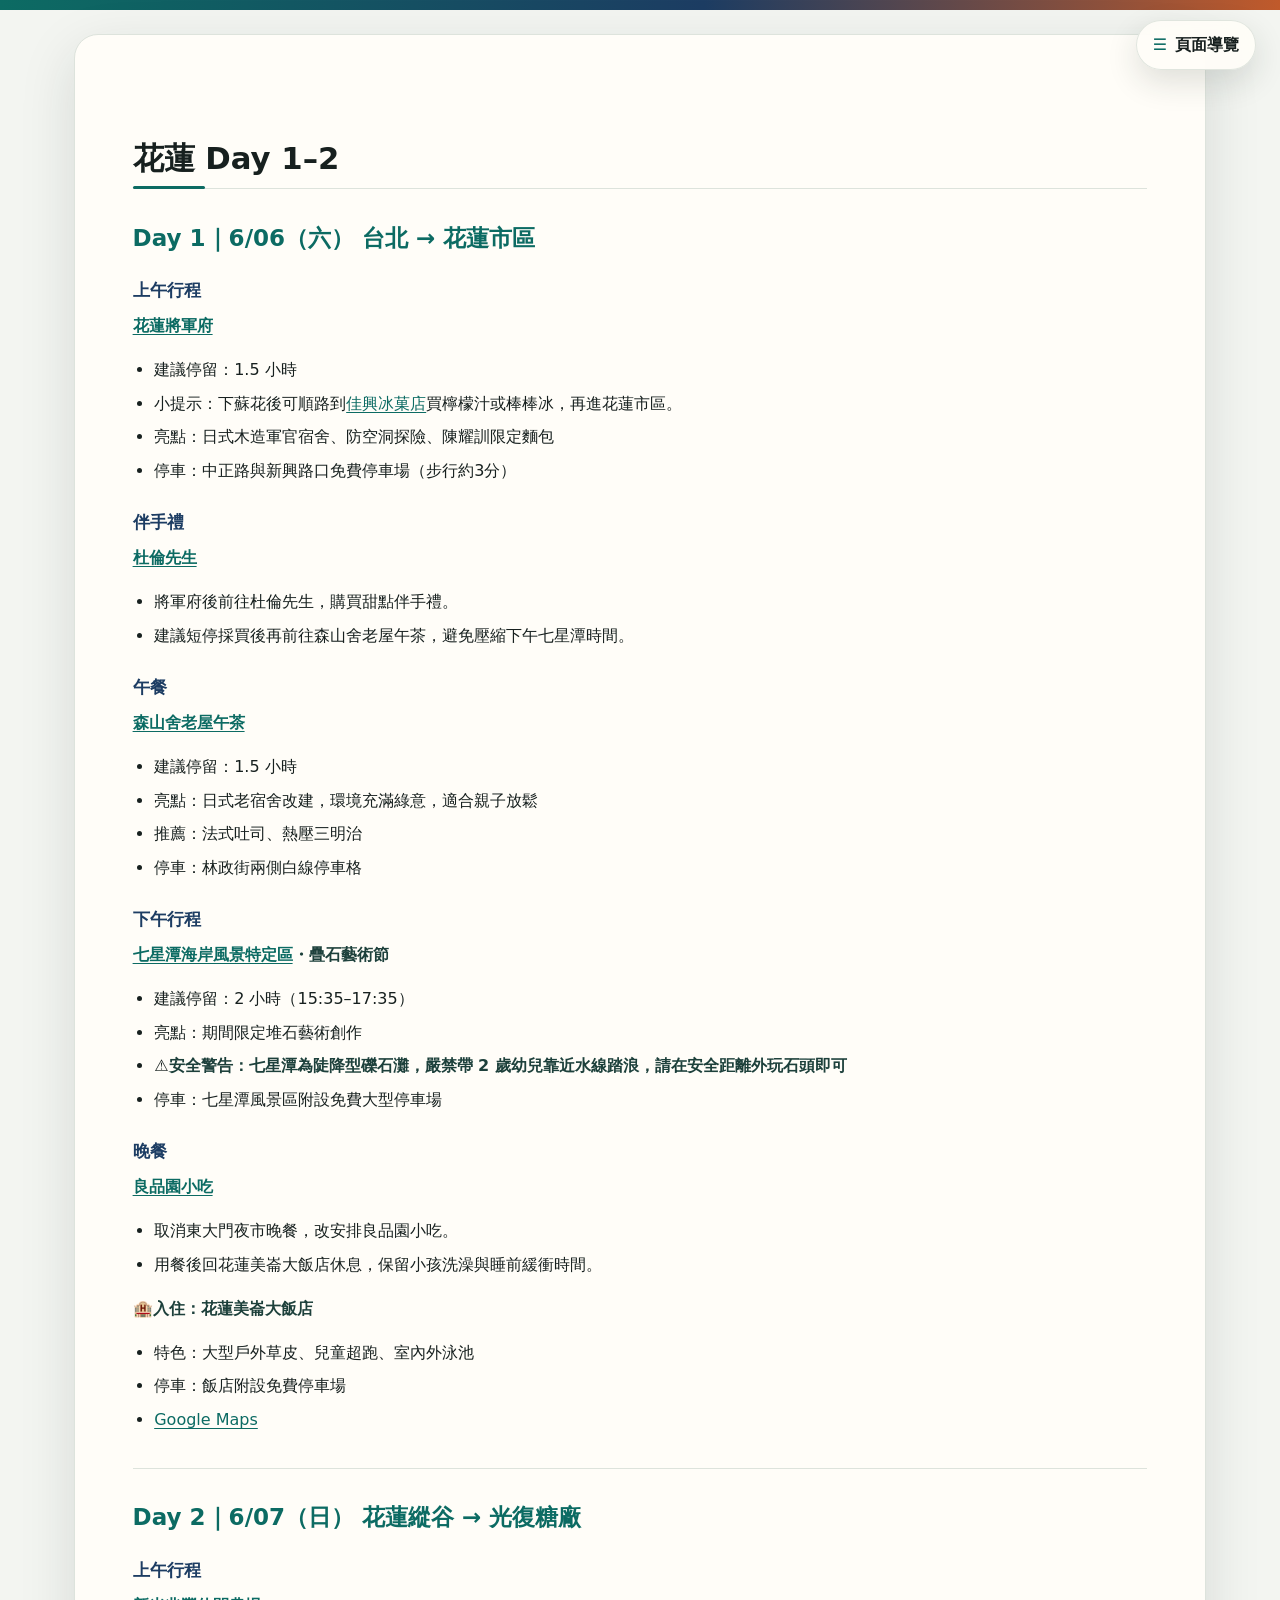
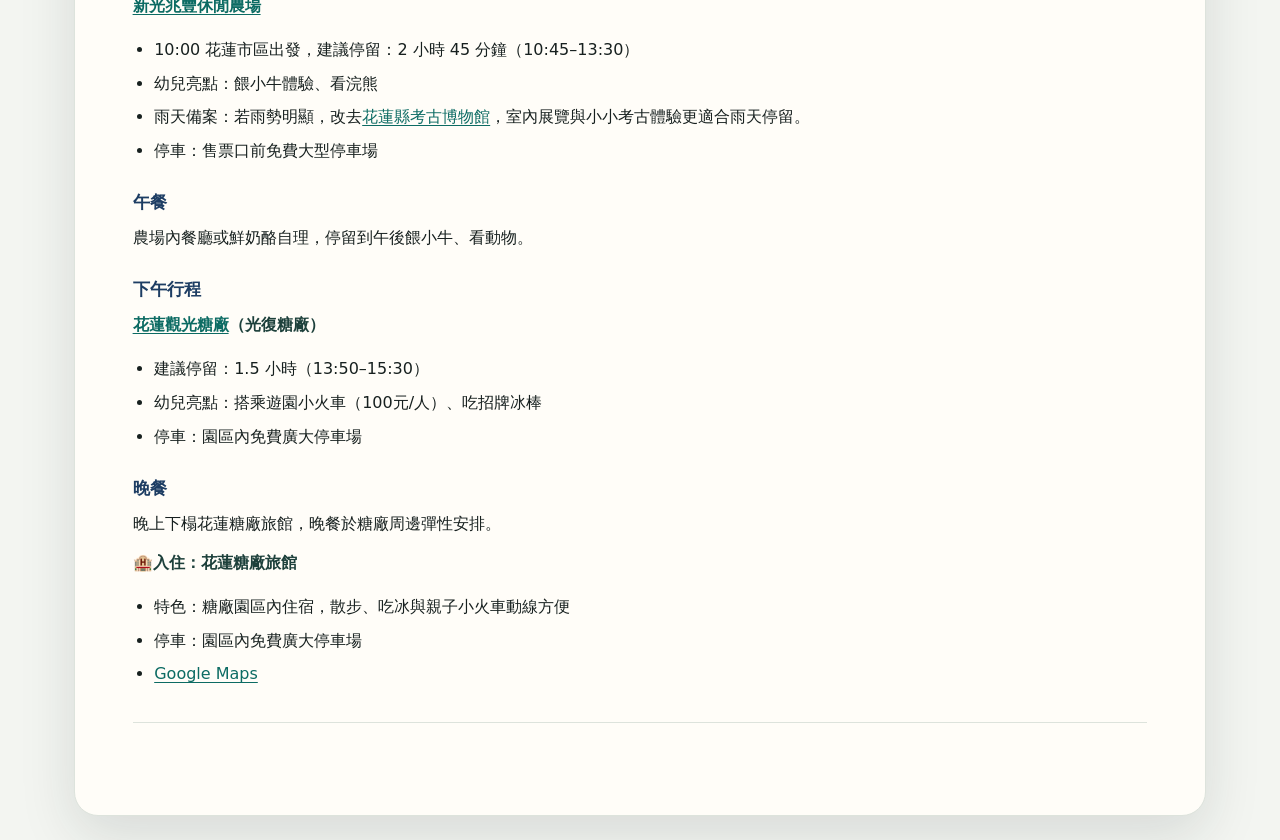
==== commit 55fb0279: "Add Hualien dessert souvenir stop" ====
--- a/hualien.html
+++ b/hualien.html
@@ -34,6 +34,18 @@
           </li>
           <li>
             停車：中正路與新興路口免費停車場（步行約3分）
+          </li>
+        </ul>
+        <h4 id="伴手禮"><a class="anchor" href="#伴手禮" aria-label="前往本段">#</a>伴手禮
+        </h4>
+        <p><strong><a href="https://maps.app.goo.gl/PUrhXHm2AUZ8VAhf9" target="_blank" rel="noopener noreferrer">杜倫先生</a></strong>
+        </p>
+        <ul>
+          <li>
+            將軍府後前往杜倫先生，購買甜點伴手禮。
+          </li>
+          <li>
+            建議短停採買後再前往森山舍老屋午茶，避免壓縮下午七星潭時間。
           </li>
         </ul>
         <h4 id="午餐"><a class="anchor" href="#午餐" aria-label="前往本段">#</a>午餐
